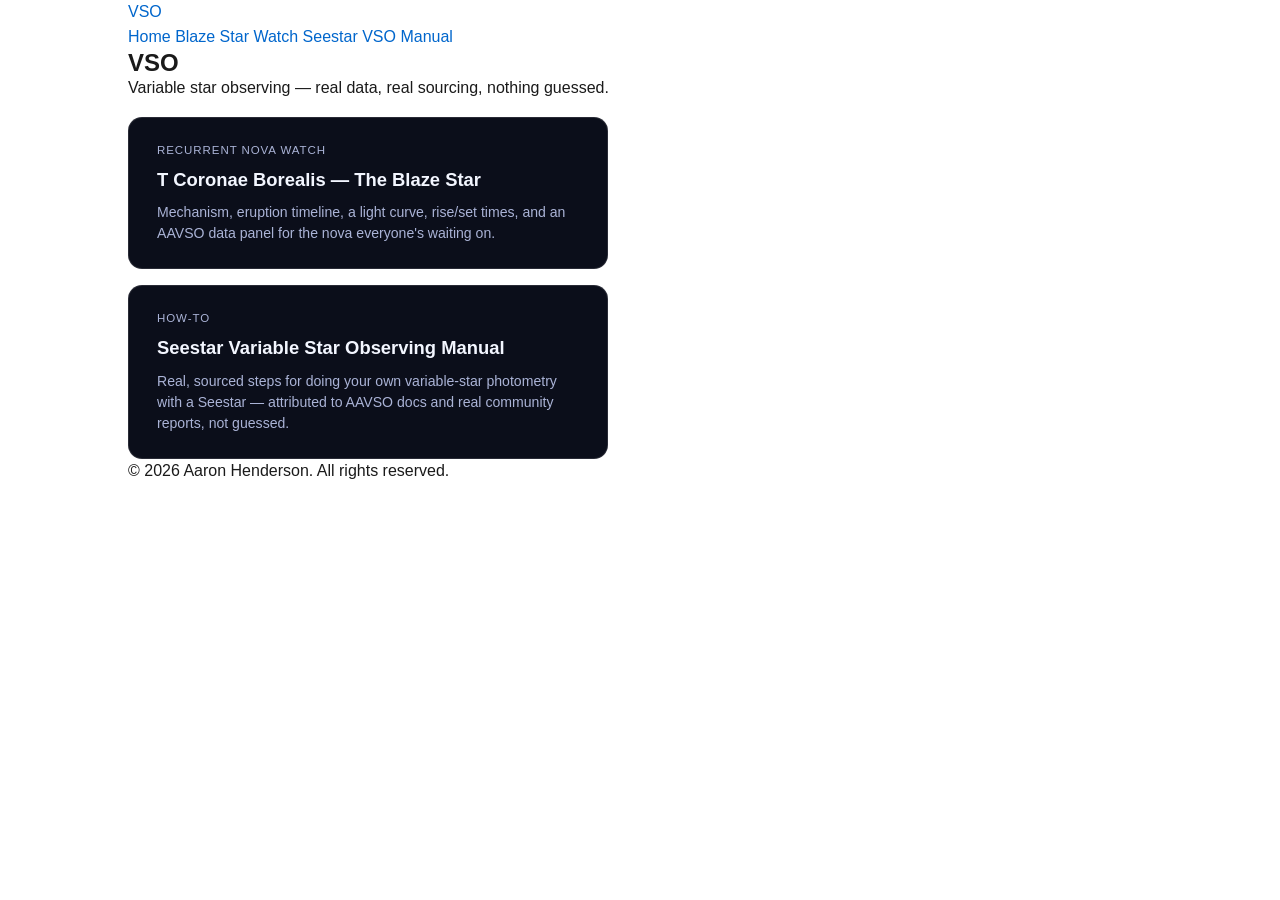
==== index.html @ 4ebc2487 "deploy: df571d355a90264e52cbcbd7f3949e93257cd37c" ====
<!doctype html><html lang=en-us><head><meta name=generator content="Hugo 0.155.2"><meta charset=UTF-8><meta name=viewport content="width=device-width,initial-scale=1"><title>VSO</title><meta name=description content="Variable star observing: the T CrB nova watch, and a real, sourced Seestar photometry manual."><link rel=icon type=image/svg+xml href=/favicon.svg><link rel="alternate icon" type=image/x-icon href=/favicon.ico><link rel=apple-touch-icon href=/apple-touch-icon.png><link rel=stylesheet href=/scss/main.min.css></head><body><header class=site-header><div class=wrap><a href=/ class=site-title>VSO</a><nav><a href=/>Home</a>
<a href=/t-crb/>Blaze Star Watch</a>
<a href=/seestar-vso-manual/>Seestar VSO Manual</a></nav></div></header><main><section class=wrap><h1>VSO</h1><p>Variable star observing — real data, real sourcing, nothing guessed.</p><a class=topic-card href=/t-crb/><span class=topic-card__eyebrow>Recurrent Nova Watch</span>
<span class=topic-card__title>T Coronae Borealis — The Blaze Star</span>
<span class=topic-card__desc>Mechanism, eruption timeline, a light curve, rise/set times, and an AAVSO data panel for the nova everyone's waiting on.</span>
</a><a class=topic-card href=/seestar-vso-manual/><span class=topic-card__eyebrow>How-To</span>
<span class=topic-card__title>Seestar Variable Star Observing Manual</span>
<span class=topic-card__desc>Real, sourced steps for doing your own variable-star photometry with a Seestar — attributed to AAVSO docs and real community reports, not guessed.</span></a></section></main><footer class=site-footer><div class=wrap><p>&copy; 2026 Aaron Henderson. All rights reserved.</p></div></footer></body></html>
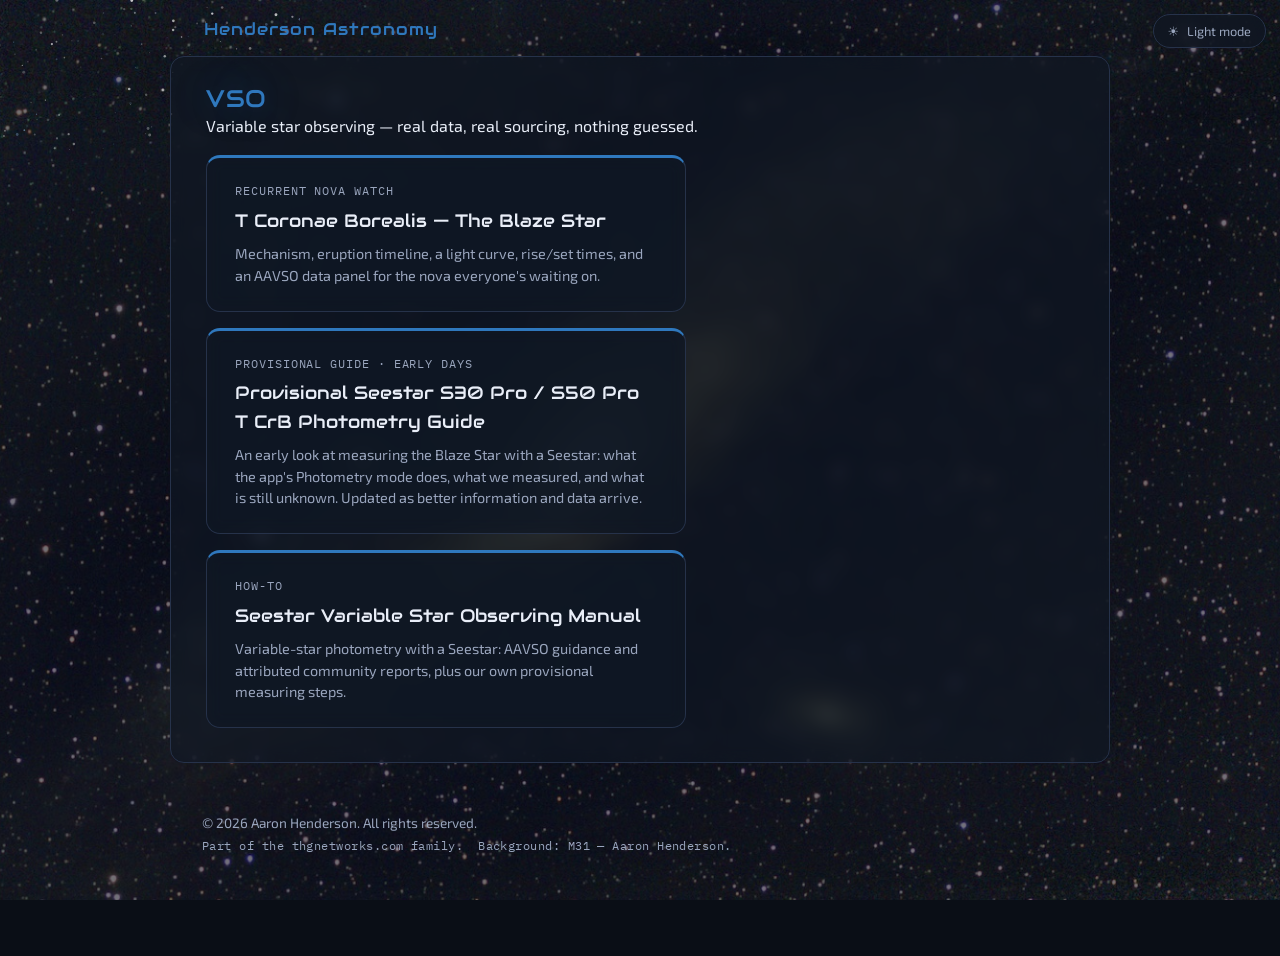
==== commit 77769241: "deploy: feaf80c96816b09a4f3de01eabe2bcd86d20fb83" ====
--- a/index.html
+++ b/index.html
@@ -1,8 +1,14 @@
-<!doctype html><html lang=en-us><head><meta name=generator content="Hugo 0.155.2"><meta charset=UTF-8><meta name=viewport content="width=device-width,initial-scale=1"><title>VSO</title><meta name=description content="Variable star observing: the T CrB nova watch, and a real, sourced Seestar photometry manual."><link rel=icon type=image/svg+xml href=/favicon.svg><link rel="alternate icon" type=image/x-icon href=/favicon.ico><link rel=apple-touch-icon href=/apple-touch-icon.png><link rel=stylesheet href=/scss/main.min.css></head><body><header class=site-header><div class=wrap><a href=/ class=site-title>VSO</a><nav><a href=/>Home</a>
-<a href=/t-crb/>Blaze Star Watch</a>
-<a href=/seestar-vso-manual/>Seestar VSO Manual</a></nav></div></header><main><section class=wrap><h1>VSO</h1><p>Variable star observing — real data, real sourcing, nothing guessed.</p><a class=topic-card href=/t-crb/><span class=topic-card__eyebrow>Recurrent Nova Watch</span>
+<!doctype html><html lang=en-us><head><meta name=generator content="Hugo 0.155.2"><meta charset=UTF-8><meta name=viewport content="width=device-width,initial-scale=1"><title>VSO: Variable Star Observing, T CrB Blaze Star Nova Watch</title><meta name=description content="Variable star observing: the T Coronae Borealis (Blaze Star) nova watch with live AAVSO data, and a sourced Seestar variable-star photometry manual."><link rel=canonical href=https://vso.thgnetworks.com/><meta name=keywords content="variable star observing,VSO,T CrB,Blaze Star,T Coronae Borealis,AAVSO,Seestar photometry,nova watch"><meta property="og:type" content="website"><meta property="og:site_name" content="VSO"><meta property="og:title" content="VSO: variable star observing"><meta property="og:description" content="Variable star observing: the T Coronae Borealis (Blaze Star) nova watch with live AAVSO data, and a sourced Seestar variable-star photometry manual."><meta property="og:url" content="https://vso.thgnetworks.com/"><meta property="og:image" content="https://vso.thgnetworks.com/images/tcrb/binary-system.jpg"><meta name=twitter:card content="summary_large_image"><link rel=icon type=image/svg+xml href=/favicon.svg><link rel="alternate icon" type=image/x-icon href=/favicon.ico><link rel=apple-touch-icon href=/apple-touch-icon.png><link rel=preconnect href=https://fonts.googleapis.com><link rel=preconnect href=https://fonts.gstatic.com crossorigin><link href="https://fonts.googleapis.com/css2?family=Audiowide&family=Exo+2:wght@400;500;600;700&family=IBM+Plex+Mono:wght@400;500&display=swap" rel=stylesheet><script data-goatcounter=https://tcrb.goatcounter.com/count async src=//gc.zgo.at/count.js></script><link rel=stylesheet href=/scss/main.min.css></head><body><script>(function(){var e="dark";try{localStorage.getItem("tcrb-theme")==="light"&&(e="light")}catch{}document.body.setAttribute("data-theme",e)})()</script><div class=bg-photo></div><canvas id=sky aria-hidden=true></canvas>
+<button class=site-theme-toggle id=site-theme-toggle type=button aria-pressed=false>
+<span id=site-theme-icon aria-hidden=true>&#9728;&#65039;</span>
+<span id=site-theme-label>Light mode</span>
+</button>
+<script>(function(){var e=document.getElementById("site-theme-toggle"),n=document.getElementById("site-theme-icon"),s=document.getElementById("site-theme-label");function t(t){document.body.setAttribute("data-theme",t),e.setAttribute("aria-pressed",t==="light"?"true":"false"),n.textContent=t==="light"?"\uD83C\uDF19":"☀️",s.textContent=t==="light"?"Dark mode":"Light mode";try{localStorage.setItem("tcrb-theme",t)}catch{}}e.addEventListener("click",function(){t(document.body.getAttribute("data-theme")==="light"?"dark":"light")}),t(document.body.getAttribute("data-theme")==="light"?"light":"dark")})()</script><script>(function(){if(e=document.getElementById("sky"),!e||!e.getContext)return;var e,d,t=e.getContext("2d"),a=window.matchMedia("(prefers-reduced-motion: reduce)").matches,i=Math.min(window.devicePixelRatio||1,2),n=0,s=0,o=[];function u(){return document.body.getAttribute("data-theme")==="light"}function h(){o.length=0;for(var t=Math.max(120,Math.min(Math.round(n*s/6400),320)),e=0;e<t;e++)o.push({x:Math.random()*n,y:Math.random()*s,r:Math.random()*1.25+.25,a:Math.random()*.55+.28,sp:Math.random()*3200+2400,off:Math.random()*Math.PI*2,tint:Math.random()<.18})}function r(e){l=u(),t.clearRect(0,0,n,s);for(c=0;c<o.length;c++){var c,l,i=o[c],d=a?.78:.5+.5*Math.sin(e/i.sp+i.off),r=(i.a*(.42+.58*d)).toFixed(3);t.beginPath(),t.arc(i.x,i.y,i.r,0,Math.PI*2),t.fillStyle=l?i.tint?"rgba(30,64,110,"+r+")":"rgba(22,28,42,"+r+")":i.tint?"rgba(150,190,235,"+r+")":"rgba(255,255,255,"+r+")",t.fill()}}function c(){n=e.clientWidth||window.innerWidth,s=e.clientHeight||window.innerHeight,e.width=Math.round(n*i),e.height=Math.round(s*i),t.setTransform(i,0,0,i,0,0),h(),r(0)}function l(e){r(e),requestAnimationFrame(l)}window.addEventListener("resize",function(){clearTimeout(d),d=setTimeout(c,150)}),c(),a||requestAnimationFrame(l)})()</script><div class="wrap site-home"><a class=site-home-link href=https://astro.thgnetworks.com/>Henderson Astronomy</a></div><main><section class=wrap><h1>VSO</h1><p>Variable star observing — real data, real sourcing, nothing guessed.</p><a class=topic-card href=/t-crb/><span class=topic-card__eyebrow>Recurrent Nova Watch</span>
 <span class=topic-card__title>T Coronae Borealis — The Blaze Star</span>
 <span class=topic-card__desc>Mechanism, eruption timeline, a light curve, rise/set times, and an AAVSO data panel for the nova everyone's waiting on.</span>
+</a><a class=topic-card href=/seestar-tcrb-photometry-guide/><span class=topic-card__eyebrow>Provisional Guide · Early Days</span>
+<span class=topic-card__title>Provisional Seestar S30 Pro / S50 Pro T CrB Photometry Guide</span>
+<span class=topic-card__desc>An early look at measuring the Blaze Star with a Seestar: what the app's Photometry mode does, what we measured, and what is still unknown. Updated as better information and data arrive.</span>
 </a><a class=topic-card href=/seestar-vso-manual/><span class=topic-card__eyebrow>How-To</span>
 <span class=topic-card__title>Seestar Variable Star Observing Manual</span>
-<span class=topic-card__desc>Real, sourced steps for doing your own variable-star photometry with a Seestar — attributed to AAVSO docs and real community reports, not guessed.</span></a></section></main><footer class=site-footer><div class=wrap><p>&copy; 2026 Aaron Henderson. All rights reserved.</p></div></footer></body></html>+<span class=topic-card__desc>Variable-star photometry with a Seestar: AAVSO guidance and attributed community reports, plus our own provisional measuring steps.</span></a></section></main><footer class=site-footer><div class=wrap><p>&copy; 2026 Aaron Henderson. All rights reserved.</p><p class=fine>Part of the thgnetworks.com family. &nbsp;Background: M31 &mdash; Aaron Henderson.</p></div></footer></body></html>
